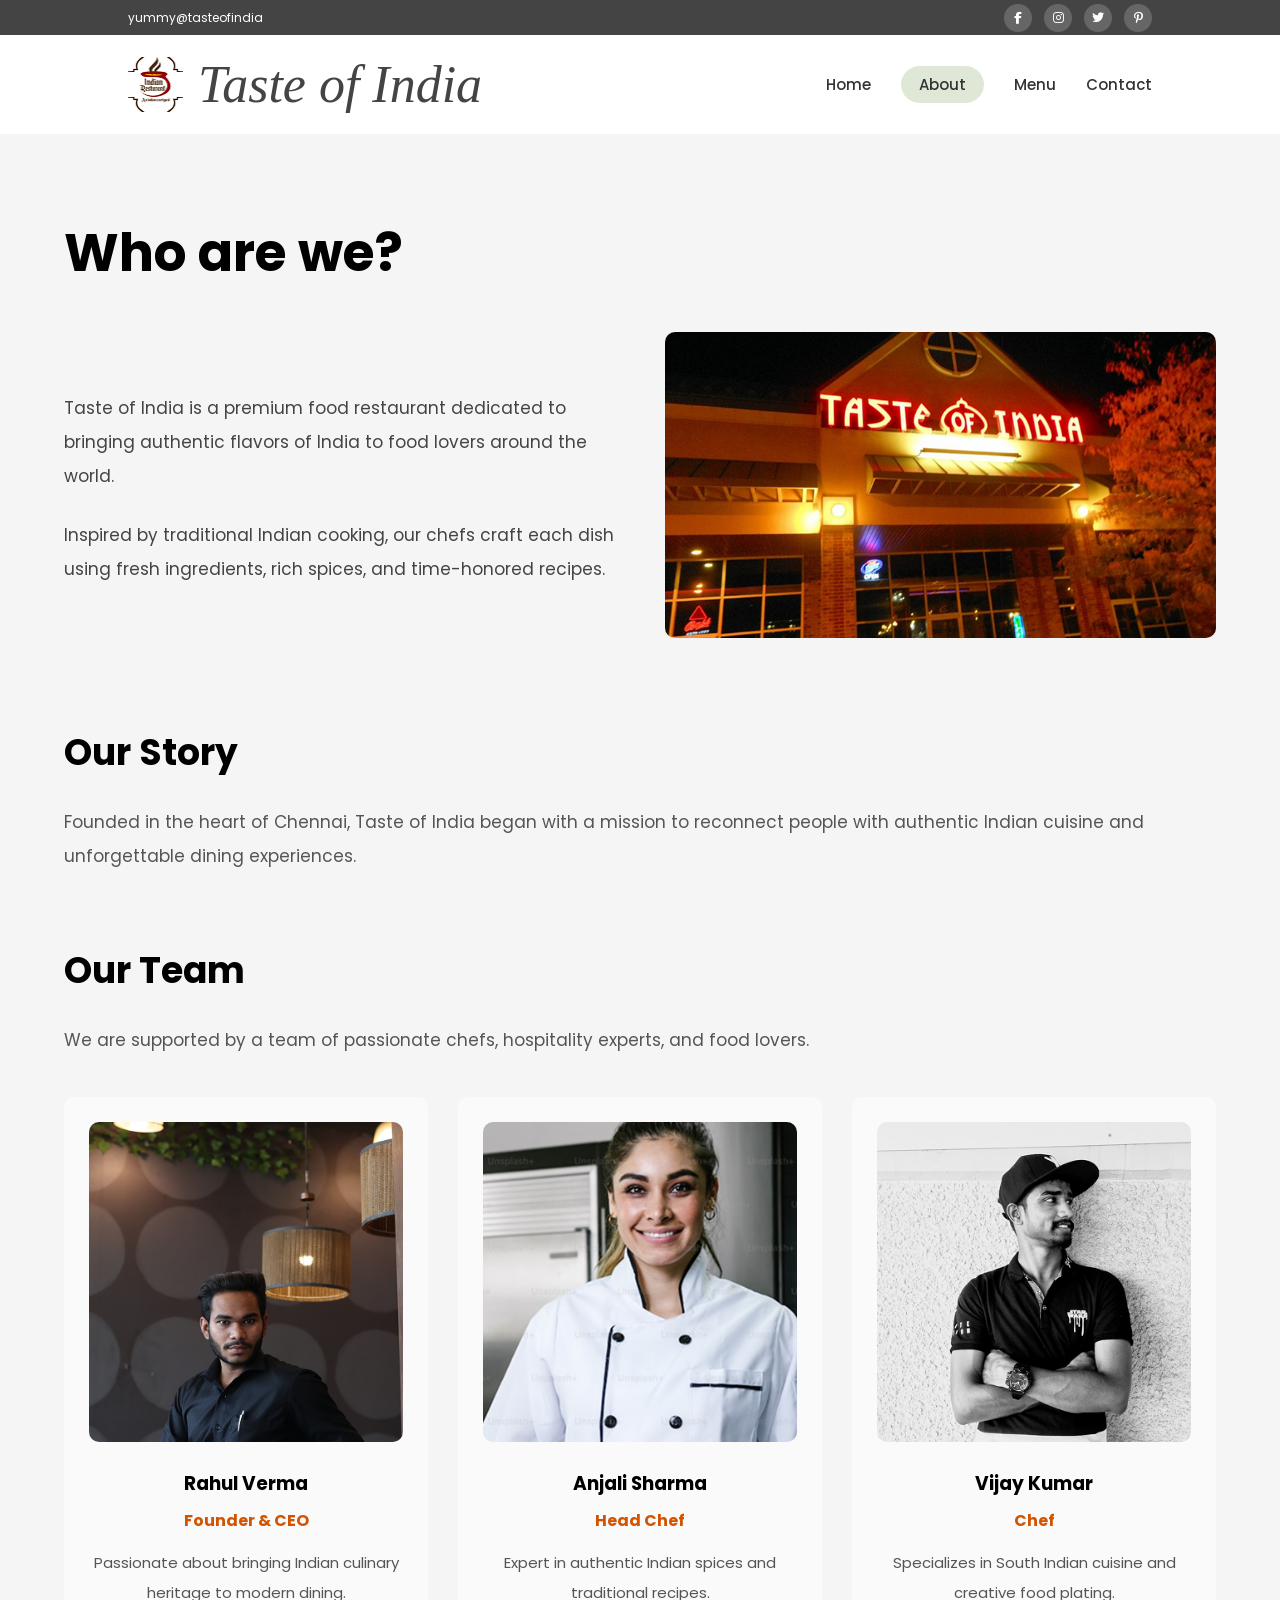
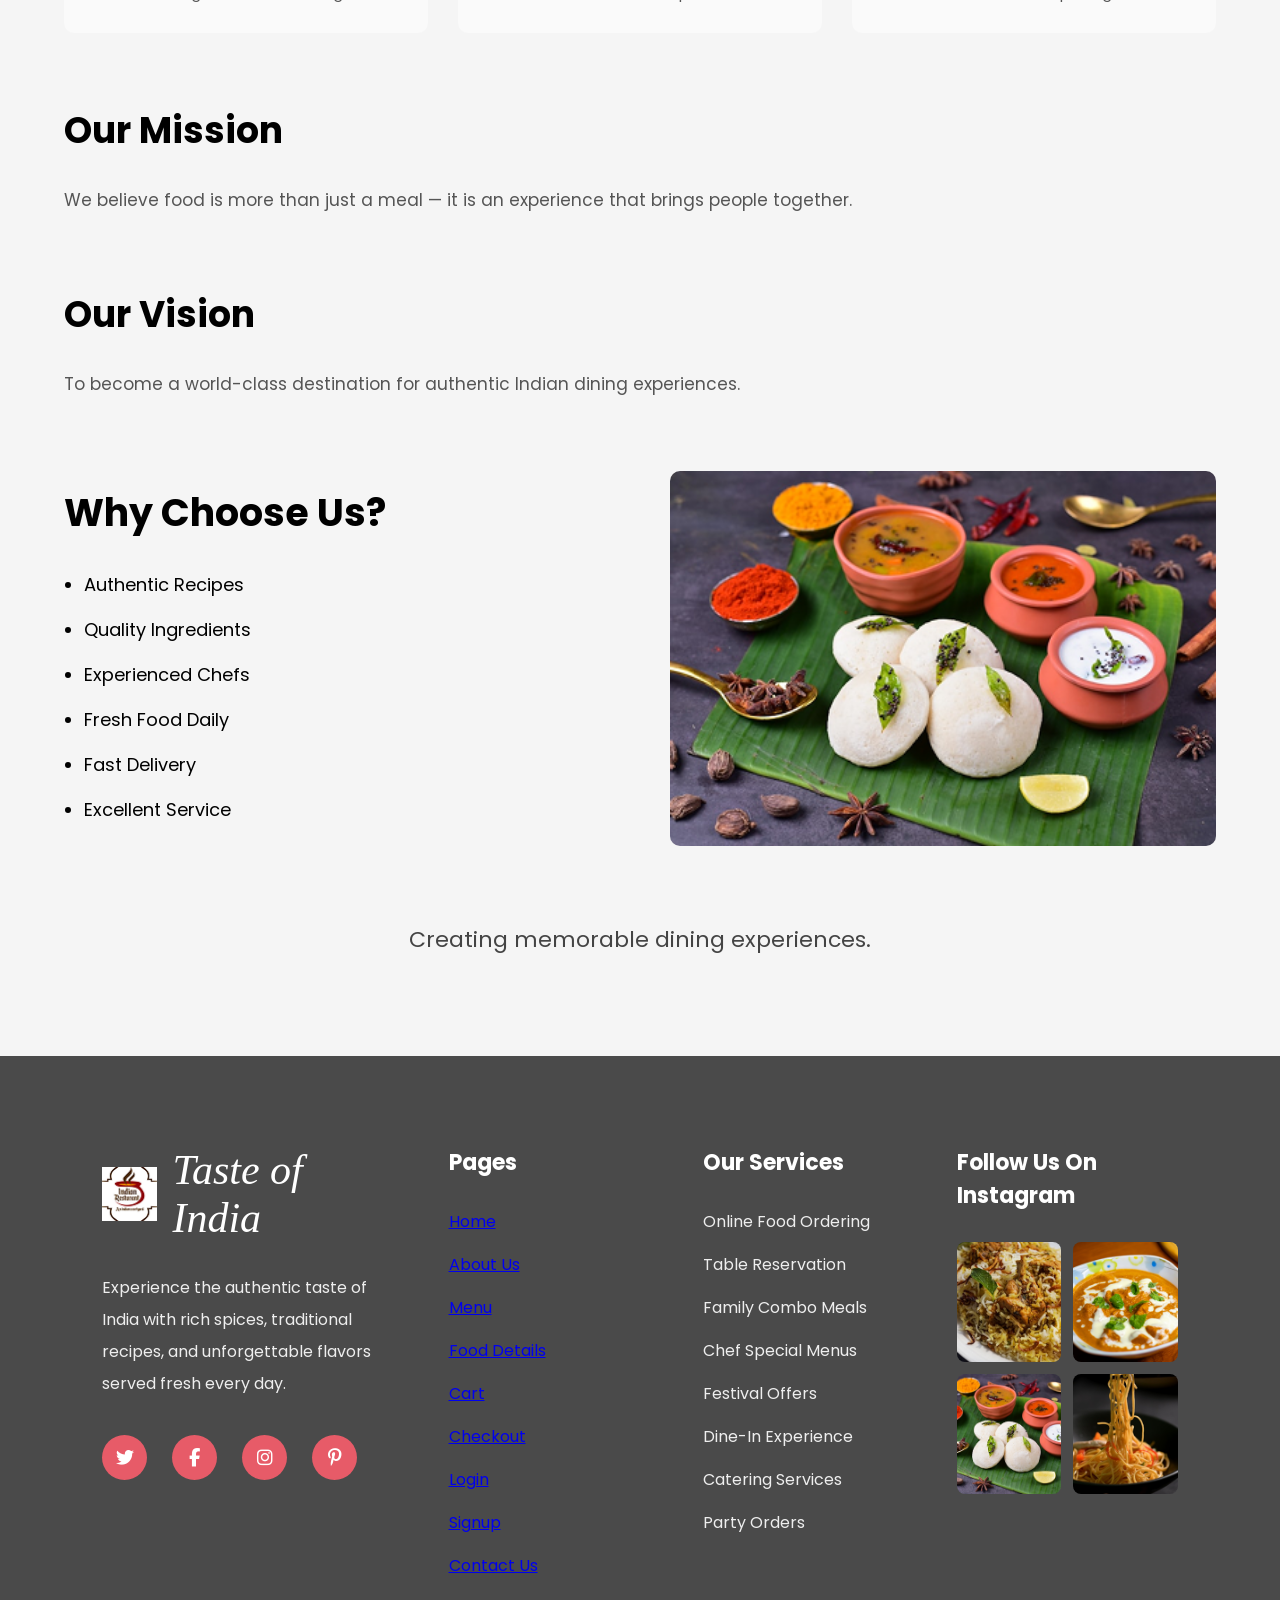
==== about.html @ dcdd5a1b "Initialize website repository with README and footer links" ====
<!DOCTYPE html>
<html lang="en">

<head>

    <meta charset="UTF-8">

    <meta name="viewport"
    content="width=device-width, initial-scale=1.0">

    <title>About Us</title>

    <!-- CSS -->

    <link rel="stylesheet"
    href="css/style.css">

    <!-- GOOGLE FONT -->

    <link href="https://fonts.googleapis.com/css2?family=Poppins:wght@300;400;500;600;700&display=swap"
    rel="stylesheet">

    <!-- FONT AWESOME -->

    <link rel="stylesheet"
    href="https://cdnjs.cloudflare.com/ajax/libs/font-awesome/6.5.1/css/all.min.css">

</head>

<body>

<!-- TOP BAR -->

<div class="top-bar">

    <div class="top-left">

        <p>
            yummy@tasteofindia
        </p>

    </div>

    <div class="top-right">

        <i class="fa-brands fa-facebook-f"></i>

        <i class="fa-brands fa-instagram"></i>

        <i class="fa-brands fa-twitter"></i>

        <i class="fa-brands fa-pinterest-p"></i>

    </div>

</div>

<!-- NAVBAR -->

<nav class="navbar">

    <!-- LOGO -->

    <div class="nav-logo">

        <img src="image/logo.png">

        <h1>
            Taste of India
        </h1>

    </div>

    <!-- NAV LINKS -->

    <ul class="nav-links">

        <!-- HOME -->

        <li>

            <a href="home.html"
            id="homeBtn">

                Home

            </a>

        </li>

        <!-- ABOUT -->

        <li>

            <a href="about.html"

            id="aboutBtn"

            class="active">

                About

            </a>

        </li>

        <!-- MENU -->

        <li>

            <a href="menu.html"
            id="menuBtn">

                Menu

            </a>

        </li>

        <!-- CONTACT -->

        <li>

            <a href="contact.html"
            id="contactBtn">

                Contact

            </a>

        </li>

    </ul>

</nav>

<!-- ABOUT SECTION -->

<section class="about-section">

    <!-- TITLE -->

    <h1>
        Who are we?
    </h1>

    <!-- TOP CONTENT -->

    <div class="about-top">

        <!-- LEFT -->

        <div class="about-left">

            <p>

                Taste of India is a premium
                food restaurant dedicated to
                bringing authentic flavors
                of India to food lovers
                around the world.

            </p>

            <br>

            <p>

                Inspired by traditional Indian
                cooking, our chefs craft each
                dish using fresh ingredients,
                rich spices, and time-honored
                recipes.

            </p>

        </div>

        <!-- RIGHT -->

        <div class="about-right">

            <img src="image/hotelpic.png">

        </div>

    </div>

    <!-- OUR STORY -->

    <div class="about-content">

        <h2>
            Our Story
        </h2>

        <p>

            Founded in the heart of Chennai,
            Taste of India began with a mission
            to reconnect people with authentic
            Indian cuisine and unforgettable
            dining experiences.

        </p>

    </div>

    <!-- TEAM -->

    <div class="about-content">

        <h2>
            Our Team
        </h2>

        <p class="team-subtitle">

            We are supported by a team
            of passionate chefs,
            hospitality experts,
            and food lovers.

        </p>

        <!-- TEAM GRID -->

        <div class="team-container">

            <!-- CARD 1 -->

            <div class="team-card">

                <img src="image/founder.png">

                <h3>
                    Rahul Verma
                </h3>

                <h4>
                    Founder & CEO
                </h4>

                <p>

                    Passionate about bringing
                    Indian culinary heritage
                    to modern dining.

                </p>

            </div>

            <!-- CARD 2 -->

            <div class="team-card">

                <img src="image/chef1.png">

                <h3>
                    Anjali Sharma
                </h3>

                <h4>
                    Head Chef
                </h4>

                <p>

                    Expert in authentic Indian
                    spices and traditional recipes.

                </p>

            </div>

            <!-- CARD 3 -->

            <div class="team-card">

                <img src="image/chef2.png">

                <h3>
                    Vijay Kumar
                </h3>

                <h4>
                    Chef
                </h4>

                <p>

                    Specializes in South Indian
                    cuisine and creative food plating.

                </p>

            </div>

        </div>

    </div>

    <!-- OUR MISSION -->

    <div class="about-content">

        <h2>
            Our Mission
        </h2>

        <p>

            We believe food is more than
            just a meal — it is an experience
            that brings people together.

        </p>

    </div>

    <!-- OUR VISION -->

    <div class="about-content">

        <h2>
            Our Vision
        </h2>

        <p>

            To become a world-class destination
            for authentic Indian dining experiences.

        </p>

    </div>

    <!-- WHY CHOOSE US -->

    <div class="why-section">

        <!-- LEFT -->

        <div class="why-left">

            <h2>
                Why Choose Us?
            </h2>

            <ul>

                <li>Authentic Recipes</li>

                <li>Quality Ingredients</li>

                <li>Experienced Chefs</li>

                <li>Fresh Food Daily</li>

                <li>Fast Delivery</li>

                <li>Excellent Service</li>

            </ul>

        </div>

        <!-- RIGHT -->

        <div class="why-right">

            <img src="image/menu3.png">

        </div>

    </div>

    <!-- END TEXT -->

    <p class="ending-text">

        Creating memorable dining experiences.

    </p>

</section>

<!-- FOOTER -->

<footer class="main-footer">

    <div class="footer-container">

        <!-- COLUMN 1 -->

        <div class="footer-col">

            <div class="footer-logo">

                <img src="image/logo.png">

                <h2>
                    Taste of India
                </h2>

            </div>

            <p class="footer-text">

                Experience the authentic taste
                of India with rich spices,
                traditional recipes,
                and unforgettable flavors
                served fresh every day.

            </p>

            <!-- SOCIAL -->

            <div class="footer-social">

                <i class="fa-brands fa-twitter"></i>

                <i class="fa-brands fa-facebook-f"></i>

                <i class="fa-brands fa-instagram"></i>

                <i class="fa-brands fa-pinterest-p"></i>

            </div>

        </div>

        <!-- COLUMN 2 -->

        <div class="footer-col">

            <h3>
                Pages
            </h3>

            <ul>

                <li><a href="home.html">Home</a></li>

                <li><a href="about.html">About Us</a></li>

                <li><a href="menu.html">Menu</a></li>

                <li><a href="menu.html">Food Details</a></li>

                <li><a href="checkout.html">Cart</a></li>

                <li><a href="checkout.html">Checkout</a></li>

                <li><a href="login.html">Login</a></li>

                <li><a href="signup.html">Signup</a></li>

                <li><a href="contact.html">Contact Us</a></li>

            </ul>

        </div>

        <!-- COLUMN 3 -->

        <div class="footer-col">

            <h3>
                Our Services
            </h3>

            <ul>

                <li>Online Food Ordering</li>

                <li>Table Reservation</li>

                <li>Family Combo Meals</li>

                <li>Chef Special Menus</li>

                <li>Festival Offers</li>

                <li>Dine-In Experience</li>

                <li>Catering Services</li>

                <li>Party Orders</li>

            </ul>

        </div>

        <!-- COLUMN 4 -->

        <div class="footer-col">

            <h3>
                Follow Us On Instagram
            </h3>

            <div class="insta-gallery">

                <img src="image/menu1.png">

                <img src="image/menu2.png">

                <img src="image/menu3.png">

                <img src="image/menu4.png">

            </div>

        </div>

    </div>

</footer>

<!-- JS -->

<script src="js/script.js"></script>

</body>

</html>
---- css/style.css ----
*{
    margin:0;
    padding:0;
    box-sizing:border-box;
}

body{
    font-family:'Poppins',sans-serif;
    background:#f5f5f5;
}

/* LOGIN CONTAINER */

.login-container{
    width:80%;
    margin:50px auto;
    display:flex;
    background:white;
}

/* LEFT SIDE */

.left-section{
    width:50%;
}

.left-section img{
    width:100%;
    height:100%;
    object-fit:cover;
}

/* RIGHT SIDE */

.right-section{
    width:50%;
    padding:50px;
}

/* LOGO */

.logo-box{
    display:flex;
    align-items:center;
    gap:15px;
    margin-bottom:30px;
}

.logo-box img{
    width:45px;
}

.logo-box h1{
    font-size:40px;
    font-style:italic;
    color:#4b2d1f;
}

/* LOGIN HEADING */

.right-section h2{
    font-size:48px;
    margin-bottom:10px;
}

.subtitle{
    color:gray;
    margin-bottom:30px;
}

/* FORM */

form{
    display:flex;
    flex-direction:column;
}

label{
    margin:10px 0;
    font-weight:500;
}

input{
    padding:15px;
    border:1px solid #ccc;
    border-radius:4px;
    margin-bottom:20px;
}

button{
    padding:15px;
    border:none;
    background:#3559ff;
    color:white;
    border-radius:5px;
    font-size:16px;
    cursor:pointer;
}

.forgot{
    text-align:right;
    margin-top:15px;
    color:gray;
    font-size:14px;
}

/* SIGNUP BOX */

.signup-box{
    border:1px solid #eee;
    margin-top:40px;
    padding:30px;
}

.signup-box h3{
    margin-bottom:15px;
}

.signup-box p{
    color:gray;
    margin-bottom:20px;
}

.signup-btn{
    background:#11c5d9;
}

/* FOOTER */

footer{
    background:#444;
    color:white;
    padding:70px 10%;
}

.footer-container{
    display:grid;
    grid-template-columns:repeat(4,1fr);
    gap:40px;
}

/* FOOTER LOGO */

.footer-logo{
    display:flex;
    align-items:center;
    gap:10px;
    margin-bottom:20px;
}

.footer-logo img{
    width:40px;
}

.footer-col p{
    color:#ddd;
    line-height:1.8;
}

.footer-col h3{
    margin-bottom:20px;
}

.footer-col ul{
    list-style:none;
}

.footer-col ul li{
    margin-bottom:12px;
    color:#ddd;
}

/* SOCIAL ICONS */

.social-icons{
    margin-top:20px;
}

.social-icons i{
    width:35px;
    height:35px;
    background:#e74c3c;
    color:white;
    border-radius:50%;
    text-align:center;
    line-height:35px;
    margin-right:10px;
    cursor:pointer;
}

/* INSTAGRAM IMAGES */

.insta-gallery{
    display:grid;
    grid-template-columns:repeat(2,1fr);
    gap:10px;
}

.insta-gallery img{
    width:100%;
    height:100px;
    object-fit:cover;
}

/* SIGNUP PAGE */

.signup-container{
    width:80%;
    margin:50px auto;
    display:flex;
    background:white;
}

.signup-left{
    width:50%;
}

.signup-left img{
    width:100%;
    height:100%;
    object-fit:cover;
}

.signup-right{
    width:50%;
    padding:60px;
}

.signup-right h1{
    font-size:42px;
    color:#4b3b36;
    margin-bottom:10px;
}

.signup-subtitle{
    color:gray;
    margin-bottom:30px;
}

/* SOCIAL LOGIN */

.social-login{
    display:flex;
    gap:20px;
    margin-bottom:30px;
}

.google-btn,
.facebook-btn{
    background:white;
    border:1px solid #ddd;
    padding:12px;
    color:#555;
    font-size:14px;
    border-radius:5px;
    cursor:pointer;
}

.google-btn i{
    color:red;
    margin-right:8px;
}

.facebook-btn i{
    color:#1877f2;
    margin-right:8px;
}

/* SIGNUP BUTTON */

.signup-main-btn{
    background:#b8865d;
    padding:15px;
    border:none;
    color:white;
    border-radius:30px;
    font-size:16px;
    cursor:pointer;
    width:180px;
    margin:auto;
}

.login-link{
    text-align:center;
    margin-top:20px;
}

#loginNow{
    color:#b8865d;
    font-weight:600;
    cursor:pointer;
}

/* RESPONSIVE */

@media(max-width:768px){

    .login-container,
    .signup-container{
        flex-direction:column;
        width:95%;
    }

    .left-section,
    .right-section,
    .signup-left,
    .signup-right{
        width:100%;
    }

    .footer-container{
        grid-template-columns:1fr;
    }

    .right-section,
    .signup-right{
        padding:30px;
    }

    .logo-box h1{
        font-size:28px;
    }

    .right-section h2{
        font-size:36px;
    }

    .signup-right h1{
        font-size:30px;
    }

    .social-login{
        flex-direction:column;
    }

}

/* ======================================================
   HOME PAGE
====================================================== */

/* TOP BAR */

.top-bar{
    background:#4a4a4a;
    color:white;
    height:35px;
    display:flex;
    justify-content:space-between;
    align-items:center;
    padding:0 80px;
    font-size:13px;
}

.top-left{
    display:flex;
    align-items:center;
    gap:10px;
}

.top-right{
    display:flex;
    gap:12px;
}

.top-right i{
    width:28px;
    height:28px;
    border-radius:50%;
    background:#666;
    text-align:center;
    line-height:28px;
    cursor:pointer;
    font-size:12px;
}

/* NAVBAR */

.navbar{
    background:white;
    display:flex;
    justify-content:space-between;
    align-items:center;
    padding:18px 80px;
}

/* NAV LOGO */

.nav-logo{
    display:flex;
    align-items:center;
    gap:15px;
}

.nav-logo img{
    width:55px;
}

.nav-logo h1{
    font-size:52px;
    font-style:italic;
    font-family:serif;
    color:#444;
    font-weight:500;
}

/* NAV LINKS */

.nav-links{
    display:flex;
    list-style:none;
    gap:35px;
}

.nav-links li{
    cursor:pointer;
    font-size:15px;
}

.active{
    background:#d9dcc8;
    padding:8px 18px;
    border-radius:20px;
}

/* TABLE BUTTON */

.table-btn{
    background:white;
    color:black;
    border:2px solid black;
    padding:13px 25px;
    border-radius:30px;
    font-weight:600;
}

/* HERO SECTION */

.hero{
    position:relative;
    width:100%;
    height:620px;
}

.hero img{
    width:100%;
    height:100%;
    object-fit:cover;
}

.hero-content{
    position:absolute;
    top:50%;
    left:50%;
    transform:translate(-50%,-50%);
    text-align:center;
}

.hero-content h1{
    font-size:90px;
    font-family:serif;
    line-height:1;
    color:#2d2b22;
    font-weight:500;
}

.hero-content p{
    margin-top:18px;
    font-size:18px;
    color:#444;
}

/* HERO BUTTONS */

.hero-buttons{
    margin-top:30px;
    display:flex;
    justify-content:center;
    gap:20px;
}

.book-btn,
.explore-btn{
    padding:15px 30px;
    border-radius:30px;
    border:2px solid #333;
    background:#f5dede;
    color:#333;
    font-weight:600;
}

/* ======================================================
   FOOD SECTIONS
====================================================== */

.food-section{
    width:90%;
    margin:80px auto;
    text-align:center;
}

.food-section h2{
    font-size:42px;
    margin-bottom:40px;
    font-family:serif;
    color:#3b2c1f;
}

/* FOOD GRID */

.food-grid{
    display:flex;
    justify-content:center;
    gap:20px;
}

/* FOOD CARD */

.food-card{
    width:240px;
    background:white;
    border:1px solid #ddd;
    border-radius:5px;
    padding:12px;
}

.food-card img{
    width:100%;
    height:150px;
    object-fit:cover;
    border-radius:4px;
}

.food-card h3{
    margin-top:10px;
    font-size:15px;
}

.food-card p{
    margin-top:8px;
    font-size:11px;
    line-height:1.5;
    color:#666;
}

.food-card h4{
    margin-top:10px;
    color:#b97745;
}

/* ADD CART BUTTON */

.cart-btn{
    margin-top:10px;
    background:#d98b5a;
    color:white;
    border:none;
    padding:8px 15px;
    font-size:11px;
    border-radius:3px;
}

/* ======================================================
   FAMOUS DISHES
====================================================== */

.famous-section{
    width:90%;
    margin:80px auto;
    background:#fff5f5;
    padding:50px 20px;
    text-align:center;
}

.famous-section h2{
    font-size:42px;
    margin-bottom:40px;
    font-family:serif;
    color:#3b2c1f;
}

.famous-grid{
    display:flex;
    justify-content:center;
    gap:25px;
}

/* DIAGONAL */

.top-card{
    margin-top:0;
}

.middle-card{
    margin-top:70px;
}

/* ======================================================
   DEAL SECTION
====================================================== */

.deal-section{
    width:90%;
    margin:80px auto;
}

.deal-section h2{
    text-align:center;
    font-size:42px;
    margin-bottom:40px;
    font-family:serif;
    color:#3b2c1f;
}

.deal-grid{
    display:flex;
    justify-content:center;
    gap:30px;
}

/* DEAL CARD */

.deal-card{
    width:520px;
    background:white;
    border:1px solid #ddd;
    padding:15px;
    display:flex;
    gap:15px;
}

.deal-card img{
    width:220px;
    height:220px;
    object-fit:cover;
}

.deal-content h3{
    font-size:18px;
    margin-bottom:10px;
}

.deal-content p{
    font-size:12px;
    line-height:1.5;
    margin-bottom:10px;
}

.deal-content ul{
    margin-left:18px;
}

.deal-content ul li{
    font-size:12px;
    margin-bottom:5px;
}

/* ======================================================
   REVIEW SECTION
====================================================== */

.review-section{
    width:90%;
    margin:100px auto;
}

.review-section h2{
    text-align:center;
    font-size:42px;
    margin-bottom:40px;
    font-family:serif;
    color:#3b2c1f;
}

.review-grid{
    display:flex;
    justify-content:center;
    gap:20px;
}

.review-card{
    width:320px;
    background:#fff1eb;
    padding:25px;
}

.review-card h3{
    font-size:18px;
    margin-bottom:15px;
    color:#9a4f4f;
}

.review-card p{
    font-size:13px;
    line-height:1.7;
    color:#555;
    margin-bottom:20px;
}

.review-user{
    display:flex;
    align-items:center;
    gap:12px;
}

.review-user img{
    width:50px;
    height:50px;
    border-radius:50%;
    object-fit:cover;
}

/* ======================================================
   RESPONSIVE
====================================================== */

@media(max-width:768px){

    .login-container,
    .signup-container{
        width:95%;
    }

    .login-top,
    .signup-top{
        flex-direction:column;
    }

    .left-section,
    .right-section,
    .signup-left,
    .signup-right{
        width:100%;
    }

    .footer-container{
        grid-template-columns:1fr;
    }

    .right-section,
    .signup-right{
        padding:30px;
    }

    .logo-box h1{
        font-size:28px;
    }

    .right-section h2{
        font-size:36px;
    }

    .signup-right h1{
        font-size:30px;
    }

    .social-login{
        flex-direction:column;
    }

    .navbar{
        flex-direction:column;
        gap:20px;
    }

    .food-grid,
    .famous-grid,
    .deal-grid,
    .review-grid{
        flex-direction:column;
        align-items:center;
    }

    .deal-card{
        flex-direction:column;
        width:100%;
    }

    .hero-content h1{
        font-size:50px;
    }

}
/* MENU PAGE */

.menu-section{

    padding: 60px 10%;
    background: #f8f8f8;

}

.menu-title{

    font-size: 42px;
    margin-bottom: 40px;
    font-family: serif;
    color: #222;

}

.menu-container{

    display: grid;
    grid-template-columns: repeat(3, 1fr);
    gap: 30px;

}

.menu-card{

    background: white;
    border-radius: 12px;
    overflow: hidden;
    transition: 0.3s;
    padding-bottom: 20px;
    text-align: center;

}

.menu-card:hover{

    transform: translateY(-5px);

}

.menu-card img{

    width: 100%;
    height: 220px;
    object-fit: cover;

}

.menu-card h3{

    margin-top: 15px;
    font-size: 18px;
    color: #222;

}

.menu-card p{

    color: #d35400;
    margin: 10px 0;
    font-weight: 600;

}

.menu-card button{

    border: none;
    background: #c0392b;
    color: white;
    padding: 10px 25px;
    border-radius: 5px;
    cursor: pointer;
    transition: 0.3s;

}

.menu-card button:hover{

    background: #922b21;

}

/* RESPONSIVE */

@media(max-width: 900px){

    .menu-container{

        grid-template-columns: repeat(2, 1fr);

    }

}

@media(max-width: 600px){

    .menu-container{

        grid-template-columns: 1fr;

    }

}0
/* HEADER */

.header{

    width: 100%;

}

/* TOP BAR */

.top-bar{

    background: #444;
    color: white;
    display: flex;
    justify-content: space-between;
    align-items: center;
    padding: 8px 10%;

}

.top-bar p{

    font-size: 12px;

}

.top-icons i{

    margin-left: 15px;
    cursor: pointer;
    font-size: 12px;

}

/* NAVBAR */

.navbar{

    display: flex;
    justify-content: space-between;
    align-items: center;
    padding: 20px 10%;
    background: white;

}

/* LOGO */

.logo{

    display: flex;
    align-items: center;
    gap: 10px;

}

.logo img{

    width: 45px;

}

.logo h1{

    font-size: 28px;
    font-family: serif;
    color: #333;

}

/* NAV LINKS */

.nav-links{

    display: flex;
    gap: 30px;
    list-style: none;

}

.nav-links a{

    text-decoration: none;
    color: #333;
    font-size: 15px;
    transition: 0.3s;

}

.nav-links a:hover{

    color: #c0392b;

}

/* ACTIVE MENU */

.active{

    background: #dfe8d6;
    padding: 8px 15px;
    border-radius: 20px;

}
/* FOOTER */

.footer{

    background: #4a4a4a;
    padding: 70px 10%;
    color: white;

}

.footer-container{

    display: grid;
    grid-template-columns: repeat(4, 1fr);
    gap: 40px;

}

/* FOOTER LOGO */

.footer-logo{

    display: flex;
    align-items: center;
    gap: 10px;
    margin-bottom: 20px;

}

.footer-logo img{

    width: 40px;

}

.footer-logo h2{

    font-size: 24px;
    font-family: serif;

}

/* FOOTER TEXT */

.footer-col p{

    font-size: 14px;
    line-height: 1.8;
    color: #ddd;

}

/* SOCIAL ICONS */

.footer-social{

    margin-top: 20px;

}

.footer-social i{

    width: 35px;
    height: 35px;
    background: #c0392b;
    text-align: center;
    line-height: 35px;
    border-radius: 50%;
    margin-right: 10px;
    cursor: pointer;
    transition: 0.3s;

}

.footer-social i:hover{

    background: white;
    color: #c0392b;

}

/* FOOTER TITLES */

.footer-col h3{

    margin-bottom: 20px;
    font-size: 18px;

}

/* FOOTER LIST */

.footer-col ul{

    list-style: none;

}

.footer-col ul li{

    margin-bottom: 12px;
    color: #ddd;
    cursor: pointer;
    transition: 0.3s;

}

.footer-col ul li:hover{

    color: #c0392b;

}

/* FOOTER GALLERY */

.footer-gallery{

    display: grid;
    grid-template-columns: repeat(2, 1fr);
    gap: 10px;

}

.footer-gallery img{

    width: 100%;
    border-radius: 5px;
    height: 90px;
    object-fit: cover;

}

/* RESPONSIVE */

@media(max-width: 900px){

    .footer-container{

        grid-template-columns: repeat(2, 1fr);

    }

}

@media(max-width: 600px){

    .footer-container{

        grid-template-columns: 1fr;

    }

}
/* =========================================
   CHECKOUT PAGE
========================================= */

.checkout-section{

    width:90%;
    margin:80px auto;
    display:flex;
    gap:50px;
    align-items:flex-start;

}

/* LEFT SIDE */

.checkout-left{

    width:65%;

}

.checkout-left h2{

    font-size:70px;
    font-family:serif;
    color:#3b2c1f;
    margin-bottom:50px;

}

/* BOX */

.checkout-box{

    margin-bottom:60px;

}

.checkout-box h3{

    font-size:26px;
    margin-bottom:25px;
    color:#222;

}

/* INPUT GRID */

.input-grid{

    display:grid;
    grid-template-columns:repeat(2,1fr);
    gap:25px;

}

/* INPUTS */

.input-grid input{

    padding:18px;
    border:1px solid #ccc;
    border-radius:6px;
    outline:none;
    font-size:16px;
    background:white;

}

.input-grid input:focus{

    border-color:#d98b5a;

}

/* PAYMENT */

.payment-section{

    margin-top:70px;

}

.payment-section h2{

    font-size:55px;
    font-family:serif;
    margin-bottom:35px;
    color:#3b2c1f;

}

/* PAYMENT ICONS */

.payment-icons{

    display:flex;
    gap:20px;
    margin-bottom:35px;

}

.payment-card{

    width:75px;
    height:50px;
    border-radius:8px;
    border:1px solid #ddd;
    display:flex;
    justify-content:center;
    align-items:center;
    font-size:30px;
    background:white;

}

.mastercard{

    color:#f39c12;

}

.visa{

    color:#1e3799;

}

.paypal{

    color:#0984e3;

}

.apple{

    color:black;

}

/* SAVE CARD */

.save-card{

    display:flex;
    align-items:center;
    gap:10px;
    margin-top:25px;

}

.save-card p{

    font-size:15px;
    color:#666;

}

/* RIGHT SIDE */

.checkout-right{

    width:35%;
    background:white;
    padding:35px;
    border-radius:15px;
    box-shadow:0 0 15px rgba(0,0,0,0.08);

}

.checkout-right h3{

    font-size:28px;
    margin-bottom:35px;
    color:#222;

}

/* SUMMARY */

.summary-item{

    display:flex;
    justify-content:space-between;
    margin:22px 0;
    font-size:20px;

}

.summary-item p{

    color:#444;

}

.summary-item span{

    font-weight:600;
    color:black;

}

/* TOTAL */

.total{

    font-size:28px;
    font-weight:700;

}

/* CART SUMMARY */

.cart-summary-item{

    display:flex;
    gap:15px;
    margin-bottom:20px;
    padding-bottom:20px;
    border-bottom:1px solid #ddd;

}

.cart-summary-item img{

    width:90px;
    height:90px;
    object-fit:cover;
    border-radius:10px;

}

.cart-summary-item h4{

    font-size:20px;
    margin-bottom:10px;

}

.cart-summary-item p{

    color:#d35400;
    font-weight:600;

}

/* PLACE ORDER */

.place-order-box{

    text-align:center;
    margin:70px 0;

}

.place-order-btn{

    background:#f2b400;
    color:black;
    border:none;
    padding:18px 50px;
    border-radius:10px;
    font-size:18px;
    font-weight:600;
    cursor:pointer;
    transition:0.3s;

}

.place-order-btn:hover{

    background:#d89d00;

}

.place-order-box p{

    margin-top:18px;
    color:#555;
    font-size:16px;

}

/* =========================================
   FINAL FOOTER
========================================= */

.main-footer{

    background:#4a4a4a;
    padding:90px 8%;
    color:white;
    margin-top:80px;

}

.main-footer .footer-container{

    display:grid;
    grid-template-columns:1.5fr 1fr 1fr 1.2fr;
    gap:70px;

}

/* FOOTER LOGO */

.main-footer .footer-logo{

    display:flex;
    align-items:center;
    gap:15px;
    margin-bottom:30px;

}

.main-footer .footer-logo img{

    width:55px;

}

.main-footer .footer-logo h2{

    font-size:42px;
    font-family:serif;
    font-style:italic;
    font-weight:500;
    color:white;

}

/* FOOTER TEXT */

.main-footer .footer-text{

    color:#eee;
    line-height:2;
    font-size:16px;
    margin-bottom:35px;

}

/* SOCIAL */

.footer-social{

    display:flex;
    gap:15px;

}

.footer-social i{

    width:45px;
    height:45px;
    background:#e75b68;
    border-radius:50%;
    text-align:center;
    line-height:45px;
    font-size:18px;
    cursor:pointer;

}

/* TITLES */

.main-footer .footer-col h3{

    font-size:22px;
    margin-bottom:30px;

}

/* LINKS */

.main-footer .footer-col ul{

    list-style:none;

}

.main-footer .footer-col ul li{

    margin-bottom:18px;
    color:#eee;
    font-size:16px;

}

/* GALLERY */

.insta-gallery{

    display:grid;
    grid-template-columns:repeat(2,1fr);
    gap:12px;

}

.insta-gallery img{

    width:100%;
    height:120px;
    object-fit:cover;
    border-radius:8px;

}

/* RESPONSIVE */

@media(max-width:900px){

    .checkout-section{

        flex-direction:column;

    }

    .checkout-left,
    .checkout-right{

        width:100%;

    }

    .main-footer .footer-container{

        grid-template-columns:repeat(2,1fr);

    }

}

@media(max-width:600px){

    .input-grid{

        grid-template-columns:1fr;

    }

    .main-footer .footer-container{

        grid-template-columns:1fr;

    }

}
/* =========================================
   FOOTER POSITION FIX
========================================= */

.main-footer{

    width:100%;
    clear:both;
    display:block;
    margin-top:100px;

}

/* CHECKOUT LAYOUT FIX */

.checkout-section{

    width:90%;
    margin:80px auto;
    display:flex;
    align-items:flex-start;
    justify-content:space-between;
    gap:50px;
    flex-wrap:wrap;

}

/* LEFT SIDE */

.checkout-left{

    flex:1;

}

/* RIGHT SIDE */

.checkout-right{

    width:350px;
    flex-shrink:0;

}

/* PLACE ORDER */

.place-order-box{

    width:100%;
    text-align:center;
    margin-top:50px;
    margin-bottom:50px;

}
/* =========================================
   CONTACT PAGE
========================================= */

.contact-section{

    width:90%;
    margin:80px auto;

}

/* TITLE */

.contact-section h1{

    text-align:center;
    font-size:60px;
    margin-bottom:15px;

}

.contact-subtitle{

    text-align:center;
    font-size:18px;
    color:#555;
    margin-bottom:60px;

}

/* CONTAINER */

.contact-container{

    display:flex;
    gap:60px;
    align-items:center;

}

/* MAP */

.contact-map{

    width:55%;

}

.contact-map img{

    width:100%;
    border-radius:10px;

}

/* INFO BOX */

.contact-info-box{

    width:45%;

}

/* ITEMS */

.contact-item{

    display:flex;
    gap:20px;
    margin-bottom:40px;

}

.contact-item i{

    font-size:28px;
    color:#ff5a5f;
    margin-top:8px;

}

.contact-item h3{

    margin-bottom:10px;
    font-size:28px;

}

.contact-item p{

    font-size:18px;
    color:#444;
    line-height:1.8;

}

/* RESPONSIVE */

@media(max-width:900px){

    .contact-container{

        flex-direction:column;

    }

    .contact-map,
    .contact-info-box{

        width:100%;

    }

}
/* =========================================
   ABOUT PAGE
========================================= */

.about-section{

    width:90%;
    margin:80px auto;

}

/* TITLE */

.about-section h1{

    font-size:52px;
    margin-bottom:40px;

}

/* TOP */

.about-top{

    display:flex;
    gap:50px;
    align-items:center;
    margin-bottom:80px;

}

.about-left{

    width:50%;

}

.about-left p{

    line-height:2;
    color:#444;
    font-size:17px;

}

.about-right{

    width:50%;

}

.about-right img{

    width:100%;
    border-radius:10px;

}

/* CONTENT */

.about-content{

    margin-bottom:70px;

}

.about-content h2{

    margin-bottom:25px;
    font-size:36px;

}

.about-content p{

    line-height:2;
    color:#555;
    font-size:17px;

}

/* TEAM */

.team-subtitle{

    margin-bottom:40px;

}

.team-container{

    display:grid;
    grid-template-columns:repeat(3,1fr);
    gap:30px;

}

.team-card{

    text-align:center;
    background:#fafafa;
    padding:25px;
    border-radius:10px;

}

.team-card img{

    width:100%;
    height:320px;
    object-fit:cover;
    border-radius:10px;
    margin-bottom:20px;

}

.team-card h3{

    margin-bottom:10px;

}

.team-card h4{

    color:#d35400;
    margin-bottom:15px;

}

.team-card p{

    font-size:15px;

}

/* WHY SECTION */

.why-section{

    display:flex;
    gap:60px;
    align-items:center;
    margin-top:60px;

}

.why-left{

    width:50%;

}

.why-left h2{

    margin-bottom:30px;
    font-size:38px;

}

.why-left ul{

    padding-left:20px;

}

.why-left ul li{

    margin-bottom:18px;
    font-size:18px;

}

.why-right{

    width:50%;

}

.why-right img{

    width:100%;
    border-radius:10px;

}

/* ENDING */

.ending-text{

    text-align:center;
    margin-top:70px;
    font-size:22px;
    color:#444;

}

/* RESPONSIVE */

@media(max-width:900px){

    .about-top,
    .why-section{

        flex-direction:column;

    }

    .about-left,
    .about-right,
    .why-left,
    .why-right{

        width:100%;

    }

    .team-container{

        grid-template-columns:1fr;

    }

}
/* ========================================
   FLOATING CHECKOUT BUTTON
======================================== */

.floating-checkout{

    position:fixed;
    bottom:30px;
    right:30px;
    z-index:999;
    display:none;

}

.floating-checkout button{

    background:#ff5a5f;
    color:white;
    border:none;
    padding:18px 30px;
    border-radius:50px;
    font-size:18px;
    font-weight:600;
    cursor:pointer;
    box-shadow:0 5px 20px rgba(0,0,0,0.2);
    transition:0.3s;

}

.floating-checkout button:hover{

    background:#e0484d;
    transform:scale(1.05);

}
/* ========================================
   SUCCESS POPUP
======================================== */

.order-popup{

    position:fixed;
    top:0;
    left:0;
    width:100%;
    height:100vh;
    background:rgba(0,0,0,0.6);
    display:none;
    justify-content:center;
    align-items:center;
    z-index:9999;

}

/* POPUP BOX */

.popup-box{

    width:420px;
    background:white;
    padding:50px 35px;
    border-radius:20px;
    text-align:center;
    animation:popupShow 0.4s ease;

}

/* ANIMATION */

@keyframes popupShow{

    from{

        transform:scale(0.7);
        opacity:0;

    }

    to{

        transform:scale(1);
        opacity:1;

    }

}

/* TITLE */

.popup-box h1{

    font-size:34px;
    margin-bottom:25px;
    color:#ff5a5f;

}

/* TEXT */

.popup-box p{

    font-size:18px;
    line-height:1.8;
    color:#444;
    margin-bottom:20px;

}

/* TOTAL */

.popup-box h2{

    font-size:45px;
    color:#27ae60;
    margin-bottom:25px;

}

/* BUTTON */

.popup-box button{

    background:#ff5a5f;
    color:white;
    border:none;
    padding:16px 35px;
    border-radius:50px;
    font-size:18px;
    cursor:pointer;
    transition:0.3s;

}

.popup-box button:hover{

    background:#e0484d;
}
/* ========================================
   FINAL WEBSITE IMPROVEMENTS
======================================== */

/* NAV LINKS */

.nav-links a{

    text-decoration:none;
    color:#333;
    transition:0.3s;
    font-weight:500;

}

.nav-links a:hover{

    color:#d35400;

}

/* BUTTON HOVER */

button{

    transition:0.3s;

}

button:hover{

    transform:translateY(-2px);

}

/* INPUT FOCUS */

input:focus{

    border-color:#d35400;
    box-shadow:0 0 8px rgba(211,84,0,0.2);

}

/* ========================================
   FORM VALIDATION
======================================== */

small{

    color:red;
    display:block;
    margin-top:-12px;
    margin-bottom:15px;
    font-size:14px;

}

/* ERROR INPUT */

.input-error{

    border:2px solid red !important;

}

/* SUCCESS INPUT */

.input-success{

    border:2px solid #27ae60 !important;

}

/* ========================================
   ACTIVE NAVBAR
======================================== */

.active{

    background:#dfe8d6;
    padding:8px 18px;
    border-radius:20px;

}

/* ========================================
   SMOOTH WEBSITE
======================================== */

html{

    scroll-behavior:smooth;

}

/* ========================================
   CART BUTTON EFFECT
======================================== */

.cart-btn{

    transition:0.3s;

}

.cart-btn:hover{

    background:#b85f2d;
    transform:scale(1.05);

}

/* ========================================
   FLOATING CHECKOUT
======================================== */

.floating-checkout button{

    animation:floatButton 1.5s infinite;

}

@keyframes floatButton{

    0%{

        transform:translateY(0);

    }

    50%{

        transform:translateY(-5px);

    }

    100%{

        transform:translateY(0);

    }

}

/* ========================================
   PLACE ORDER BUTTON
======================================== */

.place-order-btn{

    transition:0.3s;

}

.place-order-btn:hover{

    transform:scale(1.05);

}

/* ========================================
   POPUP BUTTON
======================================== */

.popup-box button:hover{

    transform:scale(1.05);

}

/* ========================================
   FOOTER HOVER
======================================== */

.footer-col ul li{

    transition:0.3s;

}

.footer-col ul li:hover{

    color:#ffb347;
    cursor:pointer;

}

/* ========================================
   SOCIAL ICONS HOVER
======================================== */

.footer-social i,
.social-icons i{

    transition:0.3s;

}

.footer-social i:hover,
.social-icons i:hover{

    transform:scale(1.1);

}

/* ========================================
   MENU CARD EFFECT
======================================== */

.menu-card,
.food-card,
.team-card,
.review-card{

    transition:0.3s;

}

.menu-card:hover,
.food-card:hover,
.team-card:hover,
.review-card:hover{

    transform:translateY(-8px);
    box-shadow:0 10px 20px rgba(0,0,0,0.1);

}

/* ========================================
   RESPONSIVE FIXES
======================================== */

img{

    max-width:100%;

}

body{

    overflow-x:hidden;

}
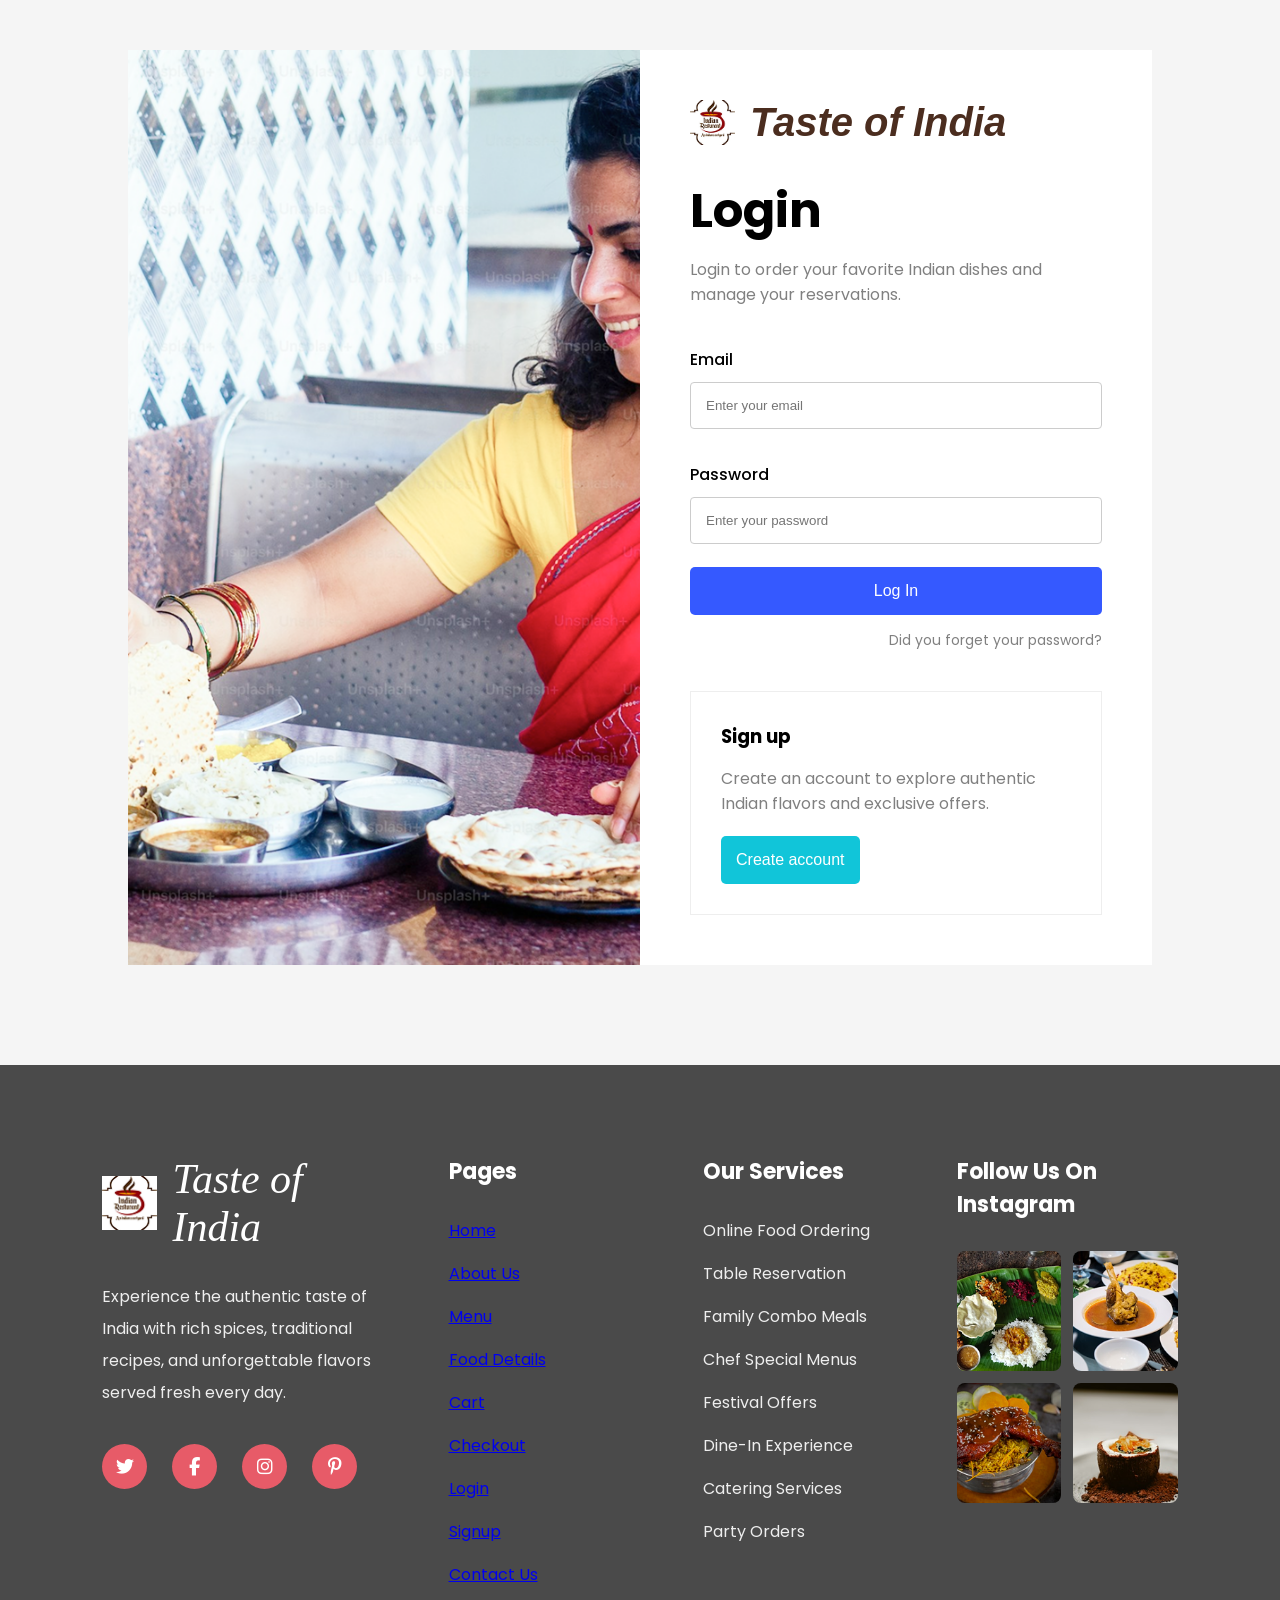
==== commit 63f4b5cd: "Updated website" ====
--- a/about.html
+++ b/about.html
@@ -132,7 +132,9 @@
 
     </ul>
 
-</nav>
+        <button id="logoutBtn" class="logout-btn">
+            Logout
+        </button>
 
 <!-- ABOUT SECTION -->
 
--- a/css/style.css
+++ b/css/style.css
@@ -434,6 +434,20 @@
     font-weight:600;
 }
 
+.logout-btn{
+    background:#e74c3c;
+    color:white;
+    border:2px solid #e74c3c;
+    padding:10px 22px;
+    border-radius:30px;
+    font-weight:600;
+    cursor:pointer;
+}
+
+.logout-btn:hover{
+    background:#c0392b;
+}
+
 /* HERO SECTION */
 
 .hero{
